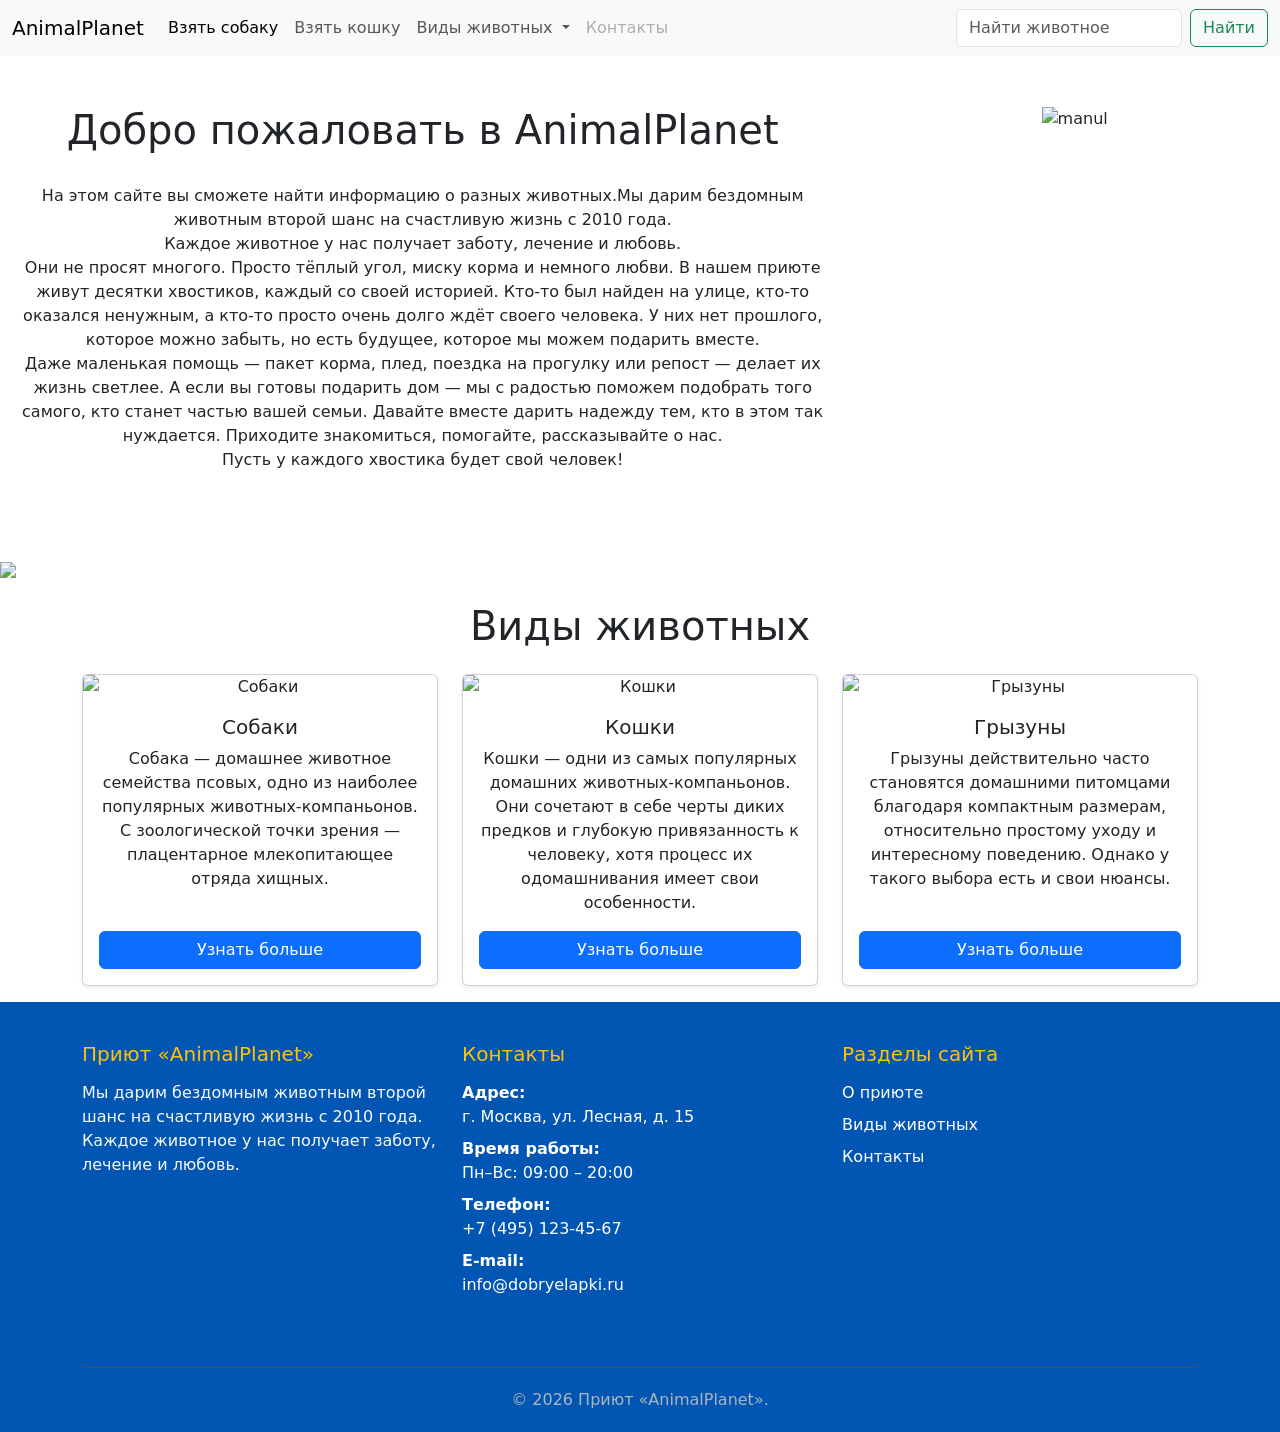
==== index.html @ 7f38d515 "загружает файлы сайта загружает файлы сайта" ====
<!doctype html>
<html lang="en">
  <head>
    <meta charset="utf-8">
    <meta name="viewport" content="width=device-width, initial-scale=1">
    <title>Bootstrap demo</title>
    <link href="https://cdn.jsdelivr.net/npm/bootstrap@5.3.8/dist/css/bootstrap.min.css" rel="stylesheet" integrity="sha384-sRIl4kxILFvY47J16cr9ZwB07vP4J8+LH7qKQnuqkuIAvNWLzeN8tE5YBujZqJLB" crossorigin="anonymous">
    <link rel="stylesheet" href="Untitled-1.css">
  </head>
  <body>
    <script src="https://cdn.jsdelivr.net/npm/bootstrap@5.3.8/dist/js/bootstrap.bundle.min.js" integrity="sha384-FKyoEForCGlyvwx9Hj09JcYn3nv7wiPVlz7YYwJrWVcXK/BmnVDxM+D2scQbITxI" crossorigin="anonymous"></script>
    <header>
      <nav class="navbar navbar-expand-lg bg-body-tertiary">
  <div class="container-fluid">
    <a class="navbar-brand" href="#b">AnimalPlanet</a>
    <button class="navbar-toggler" type="button" data-bs-toggle="collapse" data-bs-target="#navbarSupportedContent" aria-controls="navbarSupportedContent" aria-expanded="false" aria-label="Toggle navigation">
      <span class="navbar-toggler-icon"></span>
    </button>
    <div class="collapse navbar-collapse" id="navbarSupportedContent">
      <ul class="navbar-nav me-auto mb-2 mb-lg-0">
        <li class="nav-item">
          <a class="nav-link active" aria-current="page" href="Взя.html">Взять собаку</a>
        </li>
        <li class="nav-item">
          <a class="nav-link" href="Взя.html">Взять кошку</a>
        </li>
        <li class="nav-item dropdown">
          <a class="nav-link dropdown-toggle" href="#" role="button" data-bs-toggle="dropdown" aria-expanded="false">
            Виды животных
          </a>
          <ul class="dropdown-menu">
            <li><a class="dropdown-item" href="#a">Кошки</a></li>
            <li><hr class="dropdown-divider"></li>
            <li><a class="dropdown-item" href="#a">Собаки</a></li>
            <li><hr class="dropdown-divider"></li>
            <li><a class="dropdown-item" href="#a">Грызуны</a></li>
          </ul>
        </li>
        <li class="nav-item">
          <a class="nav-link disabled" aria-disabled="true">Контакты</a>
        </li>
      </ul>
      <form class="d-flex" role="search">
        <input class="form-control me-2" type="search" placeholder="Найти животное" aria-label="Search"/>
        <button class="btn btn-outline-success" type="submit">Найти</button>
      </form>
    </div>
  </div>
</nav>
<section>
  <div id="b" class="container1 text-center">
    <div class="row">
      <div class="col-8"><h1>Добро пожаловать в AnimalPlanet</h1><p> На этом сайте вы сможете найти информацию о разных животных.Мы дарим бездомным животным второй шанс на счастливую жизнь с 2010 года.
          <br>Каждое животное у нас получает заботу, лечение и любовь.<br>Они не просят многого. Просто тёплый угол, миску корма и немного любви. В нашем приюте живут десятки хвостиков, каждый со своей историей. Кто-то был найден на улице, кто-то оказался ненужным, а кто-то просто очень долго ждёт своего человека.

У них нет прошлого, которое можно забыть, но есть будущее, которое мы можем подарить вместе. <br>Даже маленькая помощь — пакет корма, плед, поездка на прогулку или репост — делает их жизнь светлее. А если вы готовы подарить дом — мы с радостью поможем подобрать того самого, кто станет частью вашей семьи.

Давайте вместе дарить надежду тем, кто в этом так нуждается. Приходите знакомиться, помогайте, рассказывайте о нас.<br> Пусть у каждого хвостика будет свой человек!</p></div>
      <div class="col-4"><img src="C:\Users\Студент\Desktop\испв\пр19\i (1).webp" class="w-100" alt="manul"></div>
    </div>
  </div>
</section>
    <br>
    <div id="carouselExampleIndicators" class="carousel slide">
  <div class="carousel-indicators">
    <button type="button" data-bs-target="#carouselExampleIndicators" data-bs-slide-to="0" class="active" aria-current="true" aria-label="Slide 1"></button>
    <button type="button" data-bs-target="#carouselExampleIndicators" data-bs-slide-to="1" aria-label="Slide 2"></button>
    <button type="button" data-bs-target="#carouselExampleIndicators" data-bs-slide-to="2" aria-label="Slide 3"></button>
    <button type="button" data-bs-target="#carouselExampleIndicators" data-bs-slide-to="3" aria-label="Slide 4"></button>
  </div>
  <div class="carousel-inner">
    <div class="carousel-item active">
      <img src="C:\Users\Студент\Desktop\испв\пр19\bigl-dlya-nachinayushchih.png" class="d-block w-100" >
    </div>
    <div class="carousel-item">
      <img src="C:\Users\Студент\Desktop\испв\пр19\i (2).webp" class="d-block w-100" >
    </div>
    <div class="carousel-item">
      <img src="C:\Users\Студент\Desktop\испв\пр19\FoiTan_snig.jpg" class="d-block w-100" >
    </div>
    <div class="carousel-item">
      <img src="C:\Users\Студент\Desktop\испв\пр19\i (4).webp" class="d-block w-100" >
    </div>
  </div>
  <button class="carousel-control-prev" type="button" data-bs-target="#carouselExampleIndicators" data-bs-slide="prev">
    <span class="carousel-control-prev-icon" aria-hidden="true"></span>
    <span class="visually-hidden">Previous</span>
  </button>
  <button class="carousel-control-next" type="button" data-bs-target="#carouselExampleIndicators" data-bs-slide="next">
    <span class="carousel-control-next-icon" aria-hidden="true"></span>
    <span class="visually-hidden">Next</span>
  </button>
  <br>
<section1>
  <div id="a" class="container text-center">
    <h1 class="mb-4">Виды животных</h1>
    <div class="row justify-content-center">
      <div class="col-md-4 mb-3">
        <div class="card h-100 shadow-sm"> 
          <img src="C:\Users\Студент\Desktop\испв\пр19\403b14edae25462c90295f587f990c96.jpeg" class="card-img-top" class="card-img-top" alt="Собаки">
          <div class="card-body d-flex flex-column">
            <h5 class="card-title">Собаки</h5>
            <p class="card-text flex-grow-1">Собака — домашнее животное семейства псовых, одно из наиболее популярных животных-компаньонов. С зоологической точки зрения — плацентарное млекопитающее отряда хищных.</p>
            <a href="а.html" class="btn btn-primary mt-auto">Узнать больше</a>
          </div>
        </div>
      </div>
      <div class="col-md-4 mb-3">
        <div class="card h-100 shadow-sm">
          <img src="C:\Users\Студент\Desktop\испв\пр19\74aa0170dc.jpg" class="card-img-top" alt="Кошки">
          <div class="card-body d-flex flex-column">
            <h5 class="card-title">Кошки</h5>
            <p class="card-text flex-grow-1">Кошки — одни из самых популярных домашних животных-компаньонов. Они сочетают в себе черты диких предков и глубокую привязанность к человеку, хотя процесс их одомашнивания имеет свои особенности.</p>
            <a href="а.html" class="btn btn-primary mt-auto">Узнать больше</a>
          </div>
        </div>
      </div>
      <div class="col-md-4 mb-3">
        <div class="card h-100 shadow-sm">
          <img src="C:\Users\Студент\Desktop\испв\пр19\gl_shinshilla.jpg" class="card-img-top" alt="Грызуны">
          <div class="card-body d-flex flex-column">
            <h5 class="card-title">Грызуны</h5>
            <p class="card-text flex-grow-1">Грызуны действительно часто становятся домашними питомцами благодаря компактным размерам, относительно простому уходу и интересному поведению. Однако у такого выбора есть и свои нюансы.</p>
            <a href="а.html" class="btn btn-primary mt-auto">Узнать больше</a>
          </div>
        </div>
      </div>

    </div>
  </div>
</section1>
</div>
    </header>
<footer>
  <div class="container">
    <div class="row">
      
      <div class="col-md-4 mb-4">
        <h5>Приют «AnimalPlanet»</h5>
        <p class="text-light">
          Мы дарим бездомным животным второй шанс на счастливую жизнь с 2010 года.
          Каждое животное у нас получает заботу, лечение и любовь.
        </p>
      </div>

      <div class="col-md-4 mb-4">
        <h5>Контакты</h5>
        <ul class="list-unstyled">
          <li class="mb-2">
            <strong>Адрес:</strong><br>
            г. Москва, ул. Лесная, д. 15
          </li>
          <li class="mb-2">
            <strong>Время работы:</strong><br>
            Пн–Вс: 09:00 – 20:00
          </li>
          <li class="mb-2">
            <strong>Телефон:</strong><br>
            <a href="tel:+74951234567">+7 (495) 123-45-67</a>
          </li>
          <li class="mb-2">
            <strong>E-mail:</strong><br>
            <a href="mailto:info@dobryelapki.ru">info@dobryelapki.ru</a>
          </li>
        </ul>
      </div>

 
      <div class="col-md-4 mb-4">
        <h5>Разделы сайта</h5>
        <ul class="list-unstyled">
          <li class="mb-2"><a href="#b">О приюте</a></li>
          <li class="mb-2"><a href="#a">Виды животных</a></li>
          <li class="mb-2"><a href="#">Контакты</a></li>
        </ul>
      </div>

    </div>

    <div class="copyright">
      <p class="mb-0">© 2026 Приют «AnimalPlanet». </p>
    </div>
  </div>
</footer>
  </body>
</html>
---- Untitled-1.css ----
section {
  padding-top: 50px;
  padding-bottom: 50px;
}

h1 {
  margin-bottom: 30px;
}

footer {
  background-color: #0056b2;
  color: #ffffff;
  padding: 40px 0 20px;
}

footer h5 {
  margin-bottom: 15px;
  color: #ffc107;
}

footer a {
  color: #ffffff;
  text-decoration: none;
}

footer a:hover {
  color: #ffc107;
}


.contact-form {
  max-width: 700px;
  margin: 0 auto;
  padding: 30px;
  background-color: #f8f9fa;
  border-radius: 10px;
  box-shadow: 0 2px 10px rgba(0, 0, 0, 0.1);
}


.copyright {
  text-align: center;
  margin-top: 30px;
  padding-top: 20px;
  border-top: 1px solid #495057;
  color: #adb5bd;
}
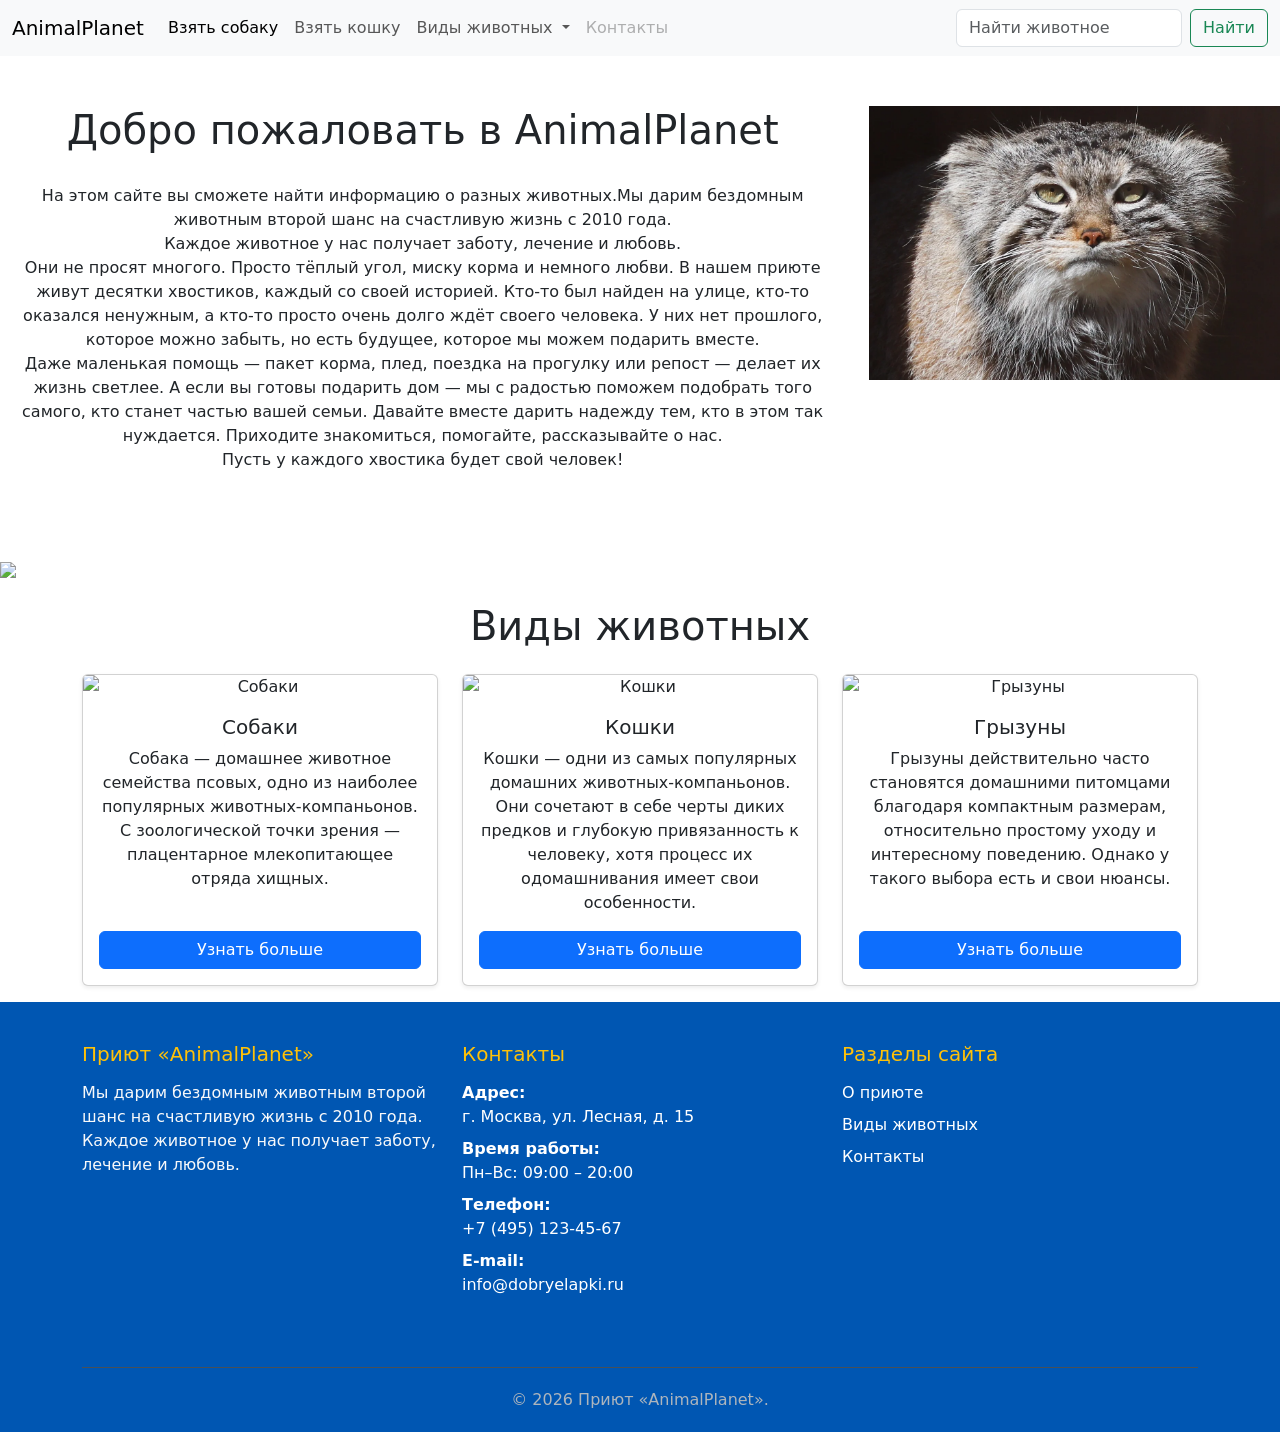
==== commit 8e8f5f48: "Update index.html" ====
--- a/index.html
+++ b/index.html
@@ -56,7 +56,7 @@
 У них нет прошлого, которое можно забыть, но есть будущее, которое мы можем подарить вместе. <br>Даже маленькая помощь — пакет корма, плед, поездка на прогулку или репост — делает их жизнь светлее. А если вы готовы подарить дом — мы с радостью поможем подобрать того самого, кто станет частью вашей семьи.
 
 Давайте вместе дарить надежду тем, кто в этом так нуждается. Приходите знакомиться, помогайте, рассказывайте о нас.<br> Пусть у каждого хвостика будет свой человек!</p></div>
-      <div class="col-4"><img src="C:\Users\Студент\Desktop\испв\пр19\i (1).webp" class="w-100" alt="manul"></div>
+      <div class="col-4"><img src="i (1).webp" class="w-100" alt="manul"></div>
     </div>
   </div>
 </section>
@@ -183,4 +183,4 @@
   </div>
 </footer>
   </body>
-</html>+</html>
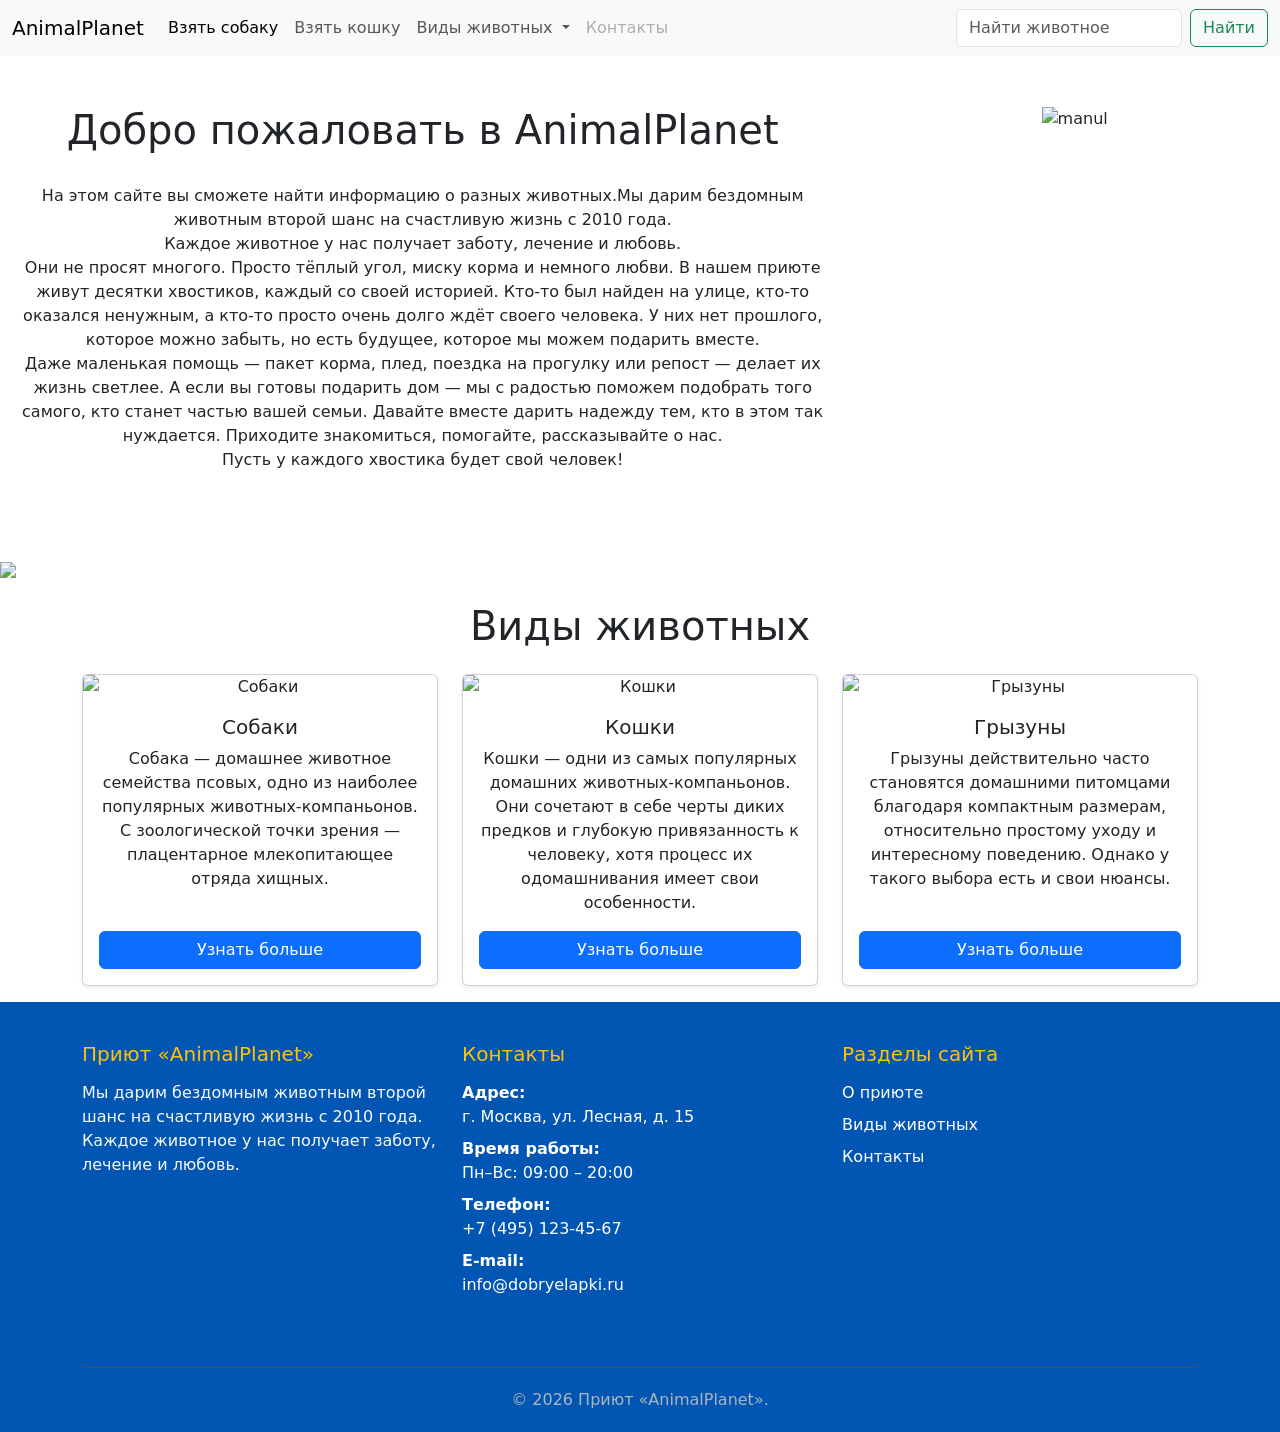
==== commit b16530a1: "Update index.html" ====
--- a/index.html
+++ b/index.html
@@ -56,7 +56,7 @@
 У них нет прошлого, которое можно забыть, но есть будущее, которое мы можем подарить вместе. <br>Даже маленькая помощь — пакет корма, плед, поездка на прогулку или репост — делает их жизнь светлее. А если вы готовы подарить дом — мы с радостью поможем подобрать того самого, кто станет частью вашей семьи.
 
 Давайте вместе дарить надежду тем, кто в этом так нуждается. Приходите знакомиться, помогайте, рассказывайте о нас.<br> Пусть у каждого хвостика будет свой человек!</p></div>
-      <div class="col-4"><img src="i (1).webp" class="w-100" alt="manul"></div>
+      <div class="col-4"><img src="C:\Users\Студент\Desktop\испв\пр19\i (1).webp" class="w-100" alt="manul"></div>
     </div>
   </div>
 </section>
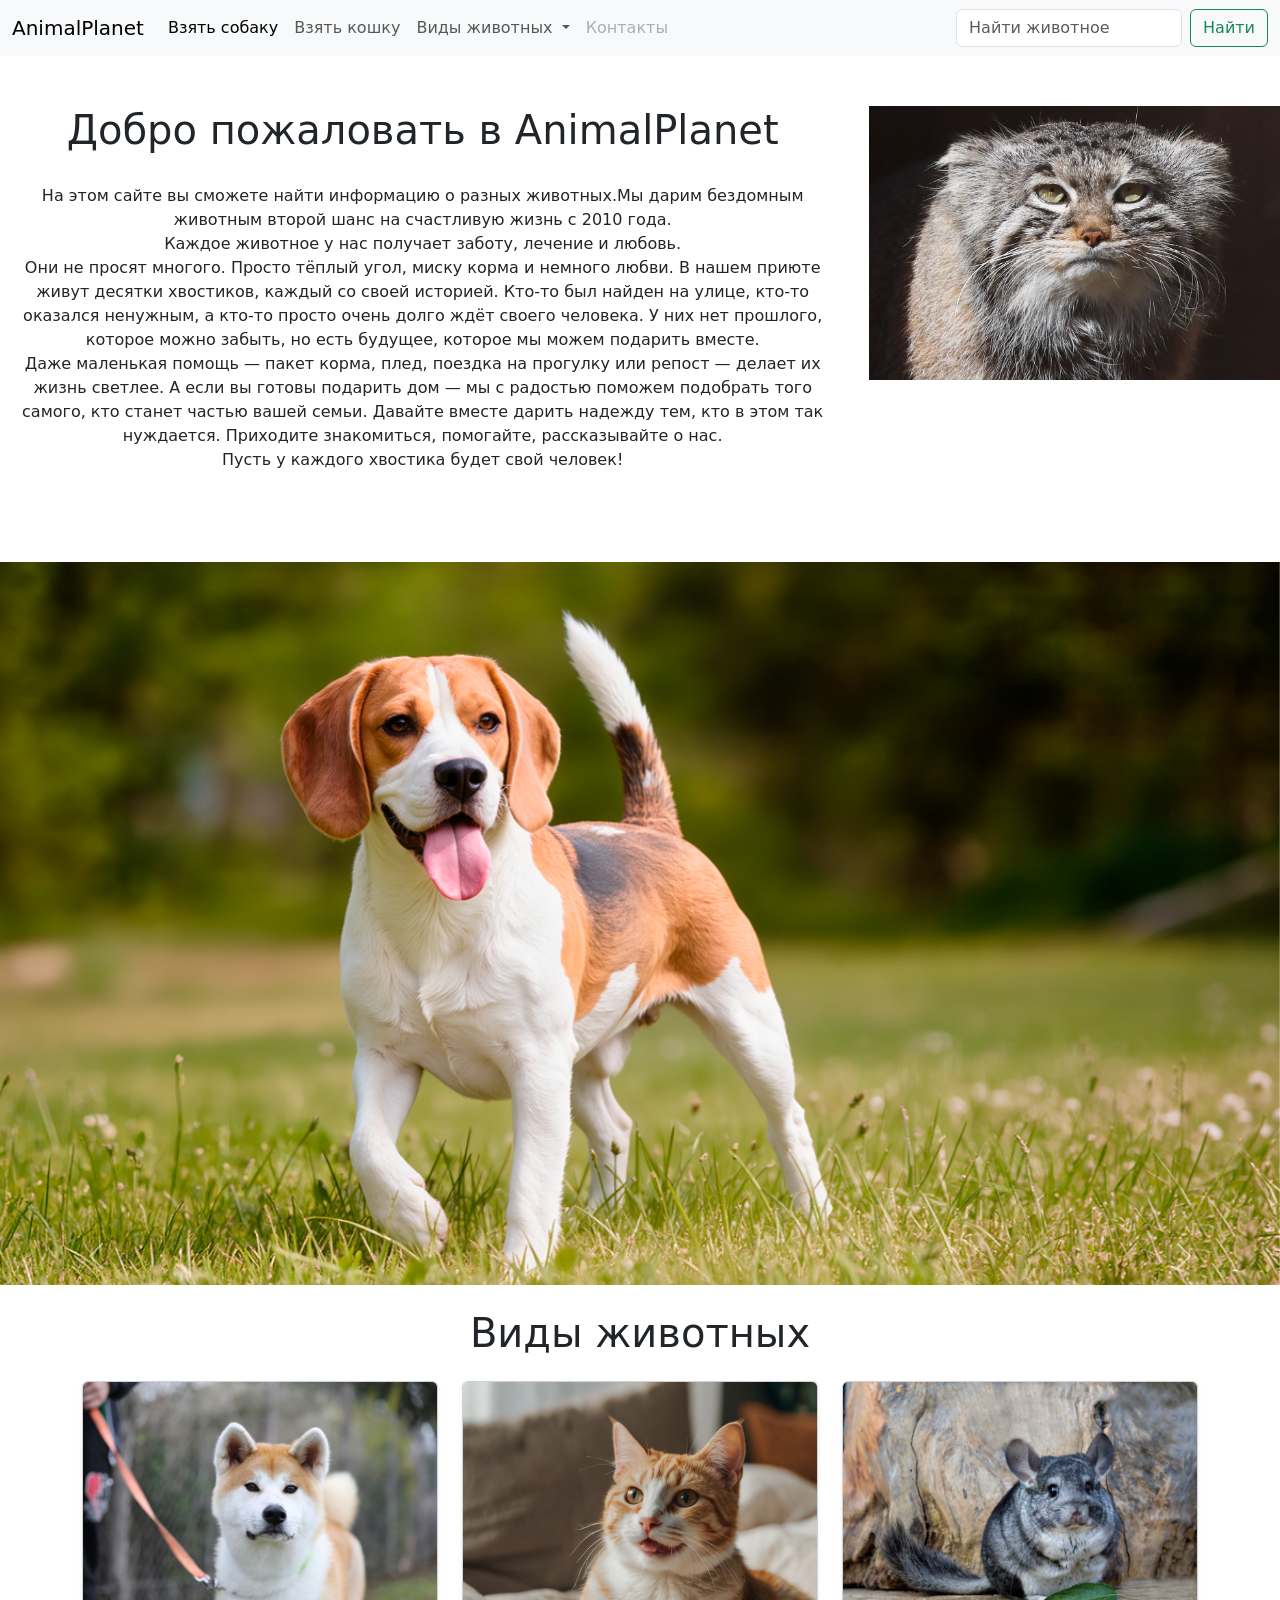
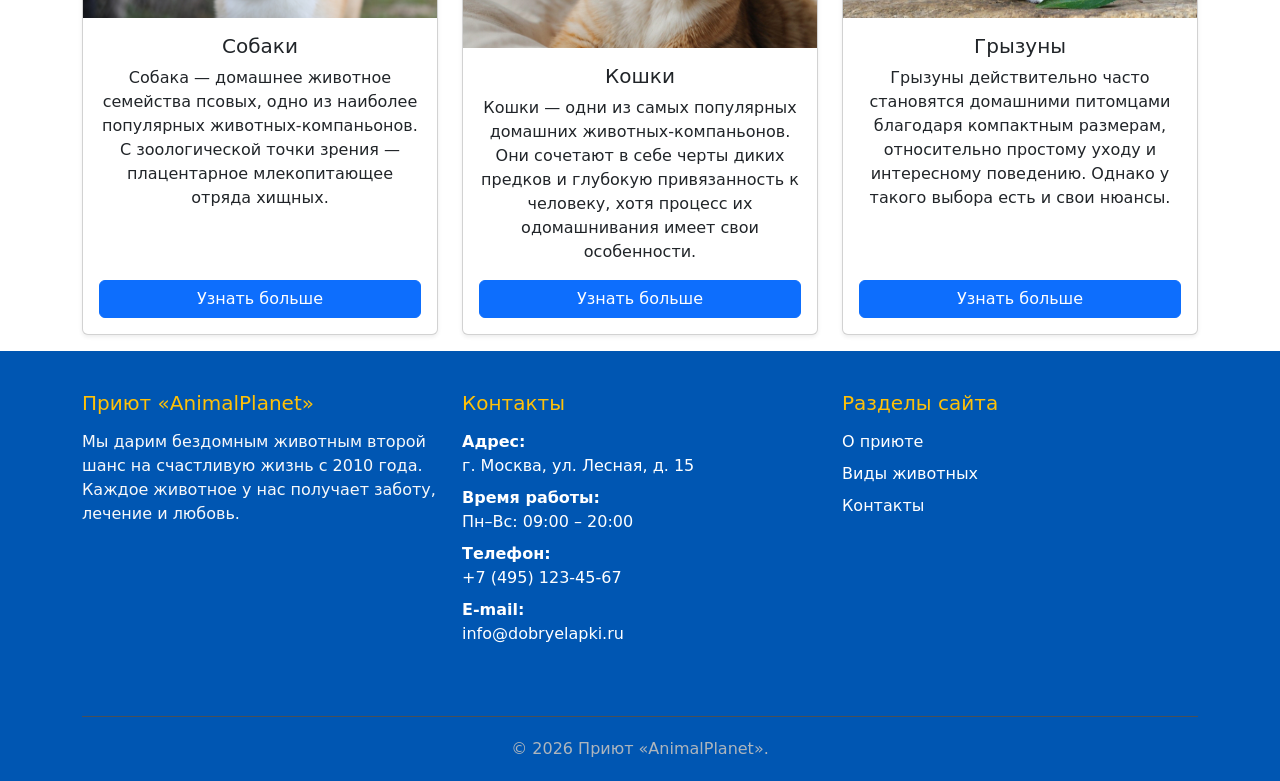
==== commit 0fec330e: "Update index.html" ====
--- a/index.html
+++ b/index.html
@@ -56,7 +56,7 @@
 У них нет прошлого, которое можно забыть, но есть будущее, которое мы можем подарить вместе. <br>Даже маленькая помощь — пакет корма, плед, поездка на прогулку или репост — делает их жизнь светлее. А если вы готовы подарить дом — мы с радостью поможем подобрать того самого, кто станет частью вашей семьи.
 
 Давайте вместе дарить надежду тем, кто в этом так нуждается. Приходите знакомиться, помогайте, рассказывайте о нас.<br> Пусть у каждого хвостика будет свой человек!</p></div>
-      <div class="col-4"><img src="C:\Users\Студент\Desktop\испв\пр19\i (1).webp" class="w-100" alt="manul"></div>
+      <div class="col-4"><img src="i (1).webp" class="w-100" alt="manul"></div>
     </div>
   </div>
 </section>
@@ -70,16 +70,16 @@
   </div>
   <div class="carousel-inner">
     <div class="carousel-item active">
-      <img src="C:\Users\Студент\Desktop\испв\пр19\bigl-dlya-nachinayushchih.png" class="d-block w-100" >
+      <img src="bigl-dlya-nachinayushchih.png" class="d-block w-100" >
     </div>
     <div class="carousel-item">
-      <img src="C:\Users\Студент\Desktop\испв\пр19\i (2).webp" class="d-block w-100" >
+      <img src="i (2).webp" class="d-block w-100" >
     </div>
     <div class="carousel-item">
-      <img src="C:\Users\Студент\Desktop\испв\пр19\FoiTan_snig.jpg" class="d-block w-100" >
+      <img src="FoiTan_snig.jpg" class="d-block w-100" >
     </div>
     <div class="carousel-item">
-      <img src="C:\Users\Студент\Desktop\испв\пр19\i (4).webp" class="d-block w-100" >
+      <img src="i (4).webp" class="d-block w-100" >
     </div>
   </div>
   <button class="carousel-control-prev" type="button" data-bs-target="#carouselExampleIndicators" data-bs-slide="prev">
@@ -97,7 +97,7 @@
     <div class="row justify-content-center">
       <div class="col-md-4 mb-3">
         <div class="card h-100 shadow-sm"> 
-          <img src="C:\Users\Студент\Desktop\испв\пр19\403b14edae25462c90295f587f990c96.jpeg" class="card-img-top" class="card-img-top" alt="Собаки">
+          <img src="403b14edae25462c90295f587f990c96.jpeg" class="card-img-top" class="card-img-top" alt="Собаки">
           <div class="card-body d-flex flex-column">
             <h5 class="card-title">Собаки</h5>
             <p class="card-text flex-grow-1">Собака — домашнее животное семейства псовых, одно из наиболее популярных животных-компаньонов. С зоологической точки зрения — плацентарное млекопитающее отряда хищных.</p>
@@ -107,7 +107,7 @@
       </div>
       <div class="col-md-4 mb-3">
         <div class="card h-100 shadow-sm">
-          <img src="C:\Users\Студент\Desktop\испв\пр19\74aa0170dc.jpg" class="card-img-top" alt="Кошки">
+          <img src="74aa0170dc.jpg" class="card-img-top" alt="Кошки">
           <div class="card-body d-flex flex-column">
             <h5 class="card-title">Кошки</h5>
             <p class="card-text flex-grow-1">Кошки — одни из самых популярных домашних животных-компаньонов. Они сочетают в себе черты диких предков и глубокую привязанность к человеку, хотя процесс их одомашнивания имеет свои особенности.</p>
@@ -117,7 +117,7 @@
       </div>
       <div class="col-md-4 mb-3">
         <div class="card h-100 shadow-sm">
-          <img src="C:\Users\Студент\Desktop\испв\пр19\gl_shinshilla.jpg" class="card-img-top" alt="Грызуны">
+          <img src="gl_shinshilla.jpg" class="card-img-top" alt="Грызуны">
           <div class="card-body d-flex flex-column">
             <h5 class="card-title">Грызуны</h5>
             <p class="card-text flex-grow-1">Грызуны действительно часто становятся домашними питомцами благодаря компактным размерам, относительно простому уходу и интересному поведению. Однако у такого выбора есть и свои нюансы.</p>
